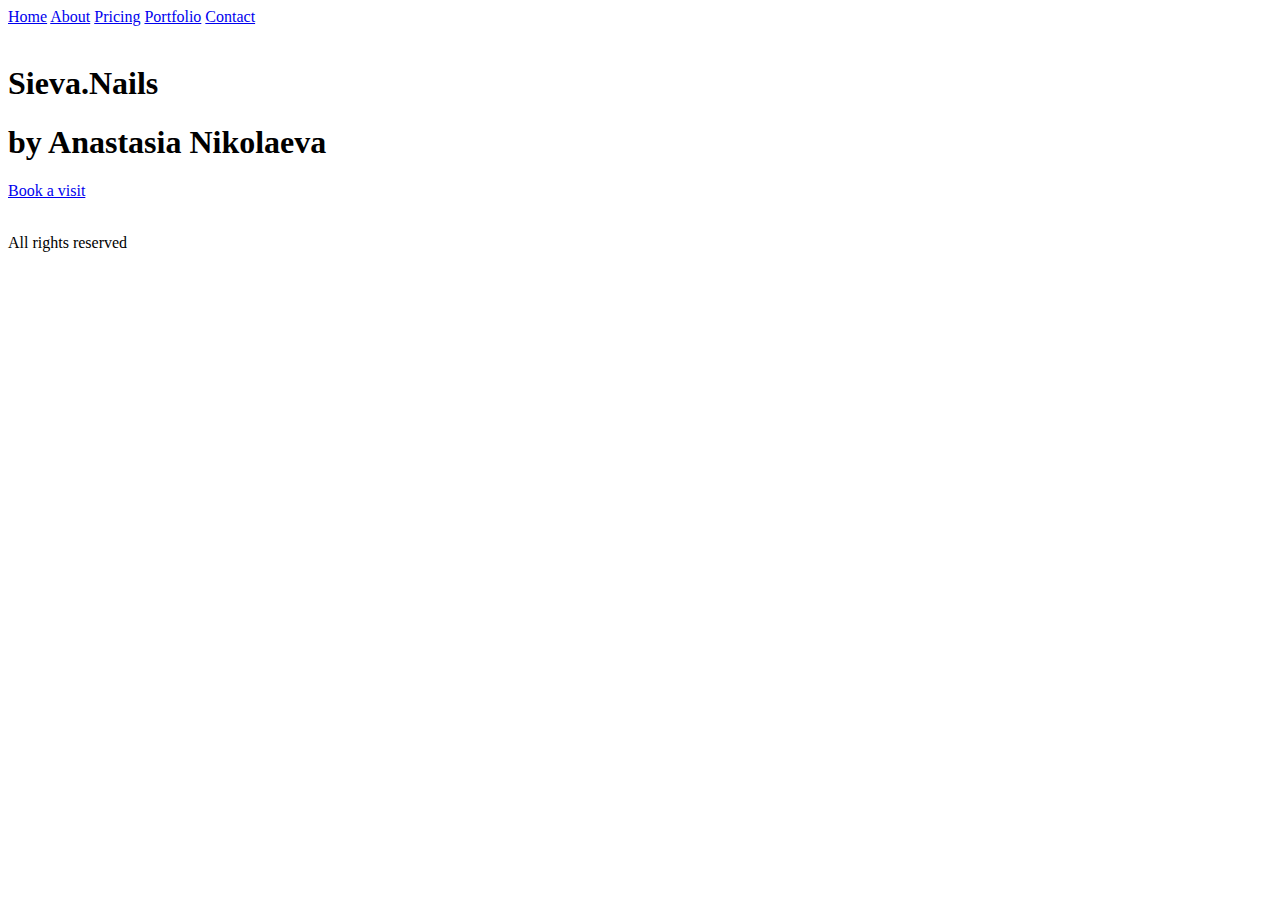
==== index.html @ 1ffa1c12 "Add files via upload" ====
<!DOCTYPE html>
<html lang="en">
<head>
    <meta charset="UTF-8">
    <meta http-equiv="X-UA-Compatible" content="IE=edge">
    <meta name="viewport" content="width=device-width, initial-scale=1.0">
    <link rel="stylesheet" href="assets/css/style.css">
    <link rel="preconnect" href="https://fonts.googleapis.com">
<link rel="preconnect" href="https://fonts.gstatic.com" crossorigin>
<link href="https://fonts.googleapis.com/css2?family=Lora&display=swap" rel="stylesheet">
</head>
<body>
    <header class="header">
        <div class="container">
            <div class="header__inner">
                
                <nav class="nav">
                    <a class="nav__link" href="index.html">Home</a>
                    <a class="nav__link" href="about.html">About</a>
                    <a class="nav__link" href="pricing.html">Pricing</a>
                    <a class="nav__link" href="portfolio.html">Portfolio</a>
                    <a class="nav__link" href="contact.html">Contact</a>
                </nav>
            </div>
      </div>
    </header>

    <div class="hero">
        <div class="container__hero">
            <div class="hero__inner">
                <img src="assets/images/hero-img1.png" alt="">
                <div class="hero__text">
                    <h1 class="hero__text">Sieva.Nails</h1>
                    <h1 class="hero__text">by Anastasia Nikolaeva</h1>
                    <a href="contact.html" class="btn">Book a visit</a>
                    <div class="btn__shadow"></div>
                </div>
           </div>
        </div>
    </div>

    <footer class="footer">
        <div class="container">
            <div class="footer__inner">
                <img class="img__footer" src="assets/images/hero-img1.png" alt="">
                <p class="footer__text">All rights reserved</p>
                <div class="social">
                    <a href="#"><img class="social__footer" src="assets/images/instagram.png" alt=""></a>
                    <a href="#"><img class="social__footer" src="assets/images/facebook.png" alt=""></a>
                </div>
            </div>
        </div>
    </footer>
</body>
</html>
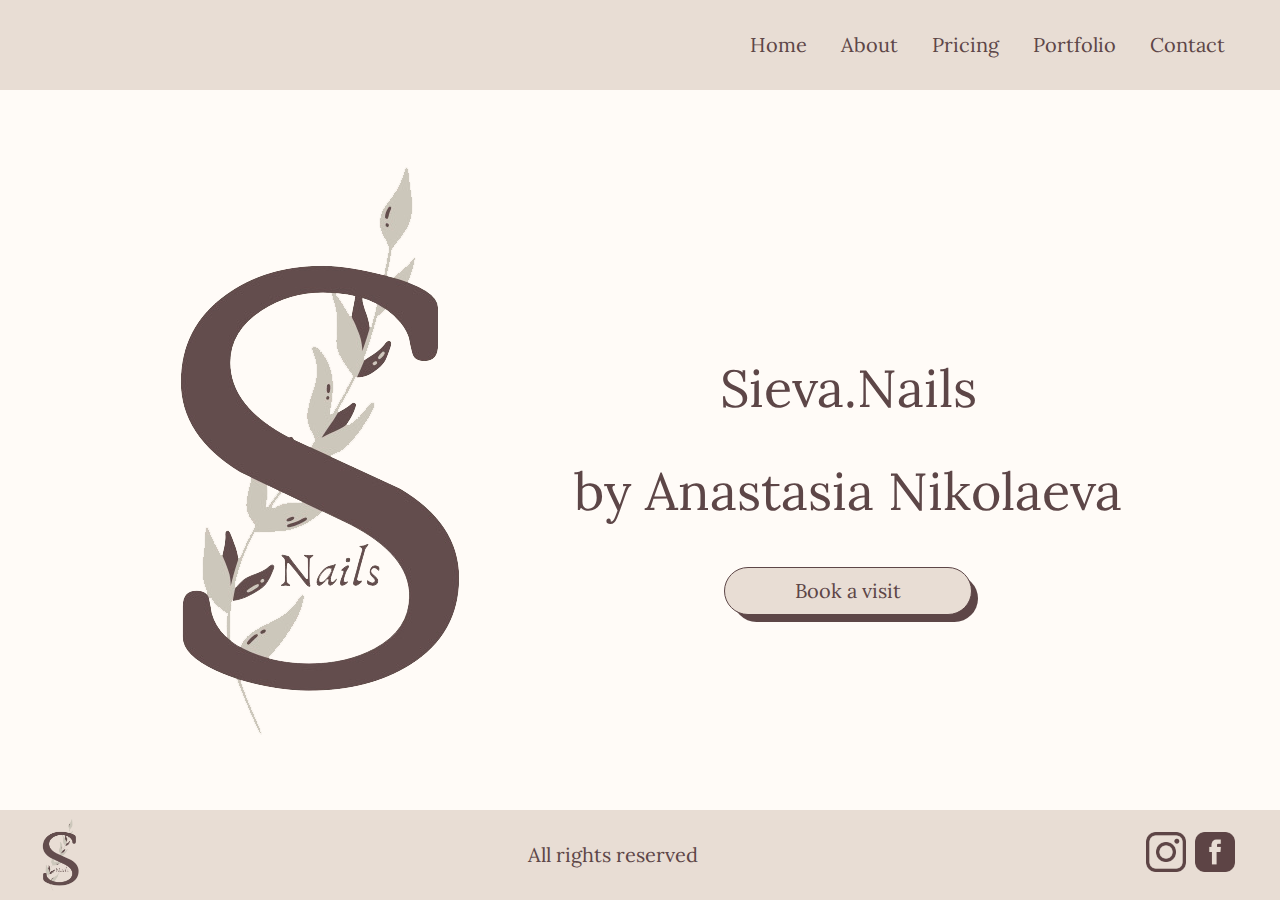
==== commit cec3a6e5: "Update index.html" ====
--- a/index.html
+++ b/index.html
@@ -4,7 +4,7 @@
     <meta charset="UTF-8">
     <meta http-equiv="X-UA-Compatible" content="IE=edge">
     <meta name="viewport" content="width=device-width, initial-scale=1.0">
-    <link rel="stylesheet" href="assets/css/style.css">
+    <link rel="stylesheet" href="style.css">
     <link rel="preconnect" href="https://fonts.googleapis.com">
 <link rel="preconnect" href="https://fonts.gstatic.com" crossorigin>
 <link href="https://fonts.googleapis.com/css2?family=Lora&display=swap" rel="stylesheet">
@@ -28,7 +28,7 @@
     <div class="hero">
         <div class="container__hero">
             <div class="hero__inner">
-                <img src="assets/images/hero-img1.png" alt="">
+                <img src="hero-img1.png" alt="">
                 <div class="hero__text">
                     <h1 class="hero__text">Sieva.Nails</h1>
                     <h1 class="hero__text">by Anastasia Nikolaeva</h1>
@@ -42,11 +42,11 @@
     <footer class="footer">
         <div class="container">
             <div class="footer__inner">
-                <img class="img__footer" src="assets/images/hero-img1.png" alt="">
+                <img class="img__footer" src="hero-img1.png" alt="">
                 <p class="footer__text">All rights reserved</p>
                 <div class="social">
-                    <a href="#"><img class="social__footer" src="assets/images/instagram.png" alt=""></a>
-                    <a href="#"><img class="social__footer" src="assets/images/facebook.png" alt=""></a>
+                    <a href="#"><img class="social__footer" src="instagram.png" alt=""></a>
+                    <a href="#"><img class="social__footer" src="facebook.png" alt=""></a>
                 </div>
             </div>
         </div>
--- a/style.css
+++ b/style.css
@@ -0,0 +1,428 @@
+body {
+    margin: 0;
+    font-family: 'Lora', serif;
+    font-size: 15px;
+    color: #5d4647;
+    line-height: 1.6;
+    font-weight: 400;
+}
+
+*,
+*:after,
+*:before {
+    box-sizing: border-box;
+}
+
+h1, h2, h3, h4, h5, h6 {
+    margin: 0;
+}
+
+p {
+    font-size: 20px;
+    font-weight: 400;
+    text-align: justify;
+}
+
+a {
+    text-decoration: none;
+}
+
+
+
+.container {
+    width: 100%;
+    margin: 0 auto;
+    padding: 0 40px;
+}
+
+
+
+.container__hero {
+    width: 100%;
+    margin: 0 auto;
+    max-width: 1170px;
+}
+
+.container__hero.dark {
+    max-width: 1300px;
+}
+
+.container__hero.cont {
+    max-width: 1500px;
+}
+
+
+.container.price {
+    max-width: 1400px;
+    
+}
+
+
+.header {
+    padding: 20px 0;
+    height: 10vh;
+    z-index: 100;
+    width: 100%;
+    background-color: #e8ddd4;
+    display: flex;
+    align-items: center;
+
+}
+
+.header__light {
+    padding: 20px 0;
+    height: 10vh;
+    z-index: 100;
+    width: 100%;
+    background-color: #fffbf7;
+    display: flex;
+    align-items: center;
+
+}
+
+.header__inner {
+    display: flex;
+    justify-content: end;
+    align-items: center;
+}
+
+.nav {
+    font-size: 16px;
+}
+
+.nav__link {
+    display: inline-block;
+    vertical-align: top;
+    margin: 0 15px;
+    color: #5d4647;
+    text-decoration: none;
+    transition: color .2s linear;
+    position: relative;
+    font-size: 20px;
+}
+
+.nav__link:after {
+    content: "";
+    display: block;
+    width: 100%;
+    height: 2px;
+    background-color: #5d4647;
+    position: absolute;
+    top: 100%;
+    left: 0;
+    z-index: 1;
+    opacity: 0;
+    transition: opacity .2s linear;
+    
+}
+
+.nav__link:hover:after {
+    opacity: 1;
+}
+
+.hero {
+    background-color: #fffbf7;
+    width: 100%;
+    height: 80vh;
+    padding: 60px 0;
+
+}
+
+.hero.dark {
+    background-color: #e8ddd4;
+}
+
+.hero__inner {
+    display: flex;
+    justify-content: space-evenly;
+    align-items: center;
+    text-align: left;
+}
+
+.hero__inner.dark {
+    justify-content: space-between;
+
+}
+
+.hero__inner.contact {
+    justify-content: space-between;
+    align-items: flex-start;
+}
+
+.hero__inner.price {
+    justify-content: space-between;
+    text-align: center;
+    align-items: center;
+    padding-top: 7%;
+    padding-left: 60px;
+    padding-right: 60px;
+}
+
+.hero__text {
+    position: relative;
+    font-size: 52px;
+    font-weight: 400;
+    text-align: center; 
+    padding-bottom: 10px;
+}
+
+.hero__text:nth-child(1) {
+    margin-bottom: 10px;
+}
+
+.hero__text.price {
+    text-align: center;
+    font-size: 40px;
+    
+}
+
+.hero__textual {
+    margin-left: 200px;
+}
+
+.hero__textual.price {
+    margin-left: 0px;
+    flex: 1 1 0;
+    padding-right: 60px;
+}
+
+.hero__textual.contact {
+    margin-right: 0px;
+    margin-top: 200px;
+
+}
+
+
+.about__btn {
+    position: absolute;
+    text-decoration: none;
+    font-size: 20px;
+    font-weight: 400;
+    color: #5d4647;
+    background-color: #e8ddd4;
+    border: 1px solid #5d4647;
+    padding: 7px 70px;
+    border-radius: 50px;
+    /* box-shadow: 3px 7px #5d4647; */
+    transition: transform linear .2s;
+    z-index: 2;
+    left: 1100px;
+    
+}
+.about__btn-shadow {
+    position: absolute;
+    top: 752px;
+    left: 1107px;
+    height: 47px;
+    width: 245px;
+    z-index: 1;
+    background-color: #5d4647;
+    border-radius: 50px; 
+}
+
+.about__btn:hover {
+    transform: translate3d(7px, 7px, 12px);
+}
+
+
+.btn {
+    position: absolute;
+    left: 150px;
+    top: 220px;
+    text-decoration: none;
+    font-size: 20px;
+    font-weight: 400;
+    color: #5d4647;
+    background-color: #e8ddd4;
+    border: 1px solid #5d4647;
+    padding: 7px 70px;
+    border-radius: 50px;
+    /* box-shadow: 3px 7px #5d4647; */
+    transition: transform linear .2s;
+    z-index: 2; 
+}
+
+.btn__shadow {
+    position: absolute;
+    height: 47px;
+    width: 245px;
+    left: 159px;
+    top: 228px;
+    z-index: 1;
+    background-color: #5d4647;
+    border-radius: 50px;
+
+}
+
+.btn:hover {
+    transform: translate3d(7px, 7px, 12px);
+}
+
+.btn.port {
+    left: 43%;
+    top: 135%;
+}
+
+.btn__shadow.port {
+    left:43.4%;
+    top: 135.8%;
+    
+}
+
+.about__btn.price {
+    top: 63%;
+    left: 65%;
+}
+
+.about__btn-shadow.price {
+    top: 63.8%;
+    left: 65.4%;
+}
+
+.footer {
+    
+    padding: 20px 0;
+    height: 10vh;
+    z-index: 100;
+    width: 100%;
+    background-color: #e8ddd4;
+    display: flex;
+    align-items: center;
+
+}
+
+.footer.light {
+    background-color: #fffbf7;
+}
+
+.footer__inner {
+    display: flex;
+    justify-content: space-between;
+    align-items: center;
+
+}
+
+.footer__text {
+    font-size: 20px;
+}
+
+.img__footer {
+    width: 40px;
+}
+
+.social__footer {
+    width: 40px;
+}
+
+
+
+.social__footer:nth-child(1) {
+    margin-right: 5px;
+}
+
+.about__img {
+    width: auto;
+    border-radius: 6px;
+    height: 100%;
+    max-height: 600px;
+}
+
+.portfolio {
+    background-color: #fffbf7;
+    padding-bottom: 130px;
+}
+
+.portfolio__inner {
+    display: flex;
+    justify-content: space-between;
+    flex-wrap: wrap;
+    margin: 60px 0;
+}
+
+
+
+.img__wrap {
+    max-width: 23%;
+    flex-grow: 1;
+}
+
+.portfolio__img {
+    width: 100%;
+    object-fit: cover;
+    border-radius: 5px;
+    margin-bottom: 30px;
+    transition: transform linear .4s;
+}
+
+.portfolio__img:hover {
+    transform: scale(1.17);
+    cursor: pointer;
+}
+
+.hero__text.pad {
+    padding-top: 100px;
+    text-align: center;
+}
+
+.footer.pad {
+    margin-top: 0px;
+}
+
+.pricing {
+    flex: 1 1 0;
+    padding-left: 60px;
+}
+
+.pricing__item {
+    font-size: 25px;
+    letter-spacing: 5px;
+    padding-bottom: 10px;
+}
+
+.subtitle {
+    font-weight: 400;
+    margin-top: 25px;
+    margin-bottom: 25px;
+}
+
+
+
+.social-text {
+    position: absolute;
+    text-decoration: none;
+    color: #5d4647;
+    font-size: 24px;
+    font-weight: 400;
+    top: -8px;
+    
+    left: 40px;
+}
+
+.relative {
+    position: relative;
+    margin-bottom: 10px;
+}
+
+.social__icon {
+    width: 25px;
+}
+
+
+.klaipeda {
+    margin-left: 30px;
+    margin-top: 200px;
+}
+
+.pin {
+    
+    width: 55px;
+    margin-left: 85px;
+    margin-bottom: 15px;
+    
+}
+
+.klp-text {
+    color: #5d4647;
+    font-size: 24px;
+    font-weight: 400;
+}